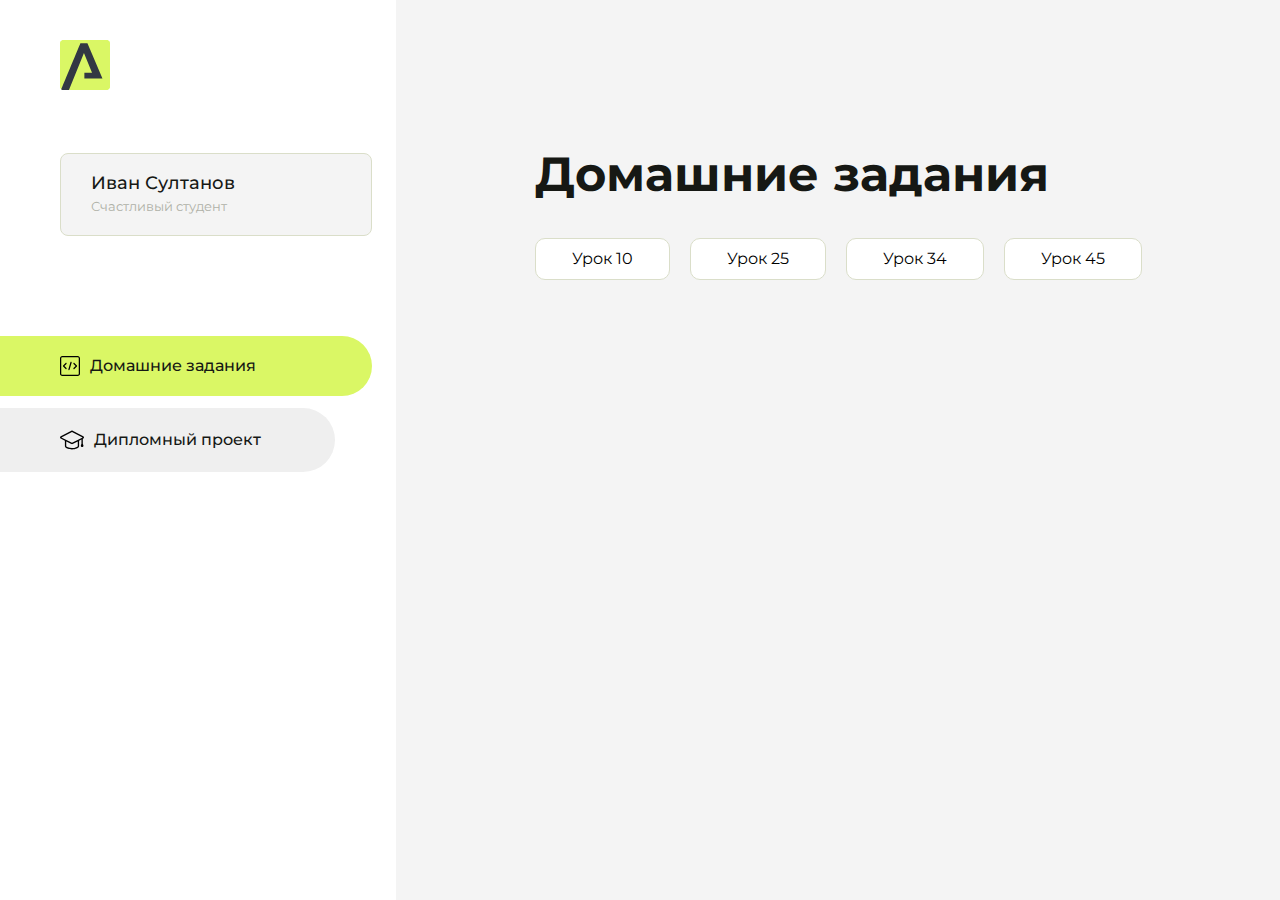
==== index.html @ 08dd60eb "Update index.html" ====
<!DOCTYPE html>
<html lang="en">
<head>
    <meta charset="UTF-8">
    <meta name="viewport" content="width=device-width, initial-scale=1.0">
    <title>Домашняя работа</title>
    <link rel="shortcut icon" href="src/logo.ico" type="image/x-icon">
    <link rel="preconnect" href="https://fonts.googleapis.com">
    <link rel="preconnect" href="https://fonts.gstatic.com" crossorigin>
    <link href="https://fonts.googleapis.com/css2?family=Montserrat:wght@400;500;700&family=Rubik:wght@500&display=swap"
          rel="stylesheet">
    <link rel="stylesheet" href="src/style.css">
</head>
<body id="body">
<div class="overlay" id="overlay"></div>
<div class="layout">
    <div class="burger" id="burger">
        <svg viewBox="0 0 24 24" fill="none" xmlns="http://www.w3.org/2000/svg">
            <g id="SVGRepo_bgCarrier" stroke-width="0"></g>
            <g id="SVGRepo_tracerCarrier" stroke-linecap="round" stroke-linejoin="round"></g>
            <g id="SVGRepo_iconCarrier">
                <path d="M4 18L20 18" stroke="#DAF765" stroke-width="2" stroke-linecap="round"></path>
                <path d="M4 12L20 12" stroke="#DAF765" stroke-width="2" stroke-linecap="round"></path>
                <path d="M4 6L20 6" stroke="#DAF765" stroke-width="2" stroke-linecap="round"></path>
            </g>
        </svg>
    </div>
    <aside class="sidebar" id="sidebar">
        <div class="sidebar__inner">
            <div class="logo">
                <svg width="50" height="50" viewBox="0 0 50 50" fill="none" xmlns="http://www.w3.org/2000/svg">
                    <g clip-path="url(#clip0_513_74730)">
                        <path d="M46.17 -0.257004H3.83C1.57281 -0.257004 -0.257 1.57281 -0.257 3.83V46.17C-0.257 48.4272 1.57281 50.257 3.83 50.257H46.17C48.4272 50.257 50.257 48.4272 50.257 46.17V3.83C50.257 1.57281 48.4272 -0.257004 46.17 -0.257004Z"
                              fill="#DAF765"/>
                        <path d="M24.375 38.4H42.461L27.441 3.1585H20.4355C20.4355 3.1585 6.7895 35.881 1.1945 49.294C2.015 50.0275 3.0945 50.257 3.6945 50.257H8.8445L23.954 13.07L32.0465 32.8285H24.375V38.4Z"
                              fill="#323843"/>
                    </g>
                    <defs>
                        <clipPath id="clip0_513_74730">
                            <rect width="50" height="50" fill="white"/>
                        </clipPath>
                    </defs>
                </svg>
            </div>
            <div class="sidebar__user">
                <div class="sidebar__name">Иван Султанов</div>
                <div class="sidebar__text">Счастливый студент</div>
            </div>
            <div class="sidebar__tabs">
                <div class="sidebar__item">
                    <button class="sidebar__button active" id="tasks">
                        <svg xmlns="http://www.w3.org/2000/svg" width="20" height="20" viewBox="0 0 20 20" fill="none">
                            <g clip-path="url(#clip0_704_74543)">
                                <path d="M17.7083 20H2.29167C1.0275 20 0 18.9725 0 17.7083V2.29167C0 1.0275 1.0275 0 2.29167 0H17.7083C18.9725 0 20 1.0275 20 2.29167V17.7083C20 18.9725 18.9725 20 17.7083 20ZM2.29167 1.25C1.7175 1.25 1.25 1.7175 1.25 2.29167V17.7083C1.25 18.2825 1.7175 18.75 2.29167 18.75H17.7083C18.2825 18.75 18.75 18.2825 18.75 17.7083V2.29167C18.75 1.7175 18.2825 1.25 17.7083 1.25H2.29167Z"
                                      fill="black"/>
                                <path d="M6.04167 13.125C5.88167 13.125 5.72167 13.0642 5.6 12.9417L3.1 10.4417C2.85583 10.1975 2.85583 9.80167 3.1 9.5575L5.6 7.0575C5.84417 6.81333 6.24 6.81333 6.48417 7.0575C6.72833 7.30167 6.72833 7.6975 6.48417 7.94167L4.42583 10L6.48417 12.0583C6.72833 12.3025 6.72833 12.6983 6.48417 12.9425C6.36167 13.0642 6.20167 13.125 6.04167 13.125Z"
                                      fill="black"/>
                                <path d="M8.95833 14.1667C8.9 14.1667 8.84 14.1583 8.78167 14.1417C8.45083 14.0442 8.26083 13.6967 8.35833 13.3658L10.4417 6.28251C10.5392 5.95084 10.8892 5.76417 11.2175 5.85917C11.5483 5.95667 11.7383 6.30417 11.6408 6.63501L9.5575 13.7183C9.47833 13.9908 9.22833 14.1667 8.95833 14.1667Z"
                                      fill="black"/>
                                <path d="M13.9583 13.125C13.7983 13.125 13.6383 13.0642 13.5167 12.9417C13.2725 12.6975 13.2725 12.3017 13.5167 12.0575L15.575 9.99916L13.5167 7.94083C13.2725 7.69666 13.2725 7.30083 13.5167 7.05666C13.7608 6.81249 14.1567 6.81249 14.4008 7.05666L16.9008 9.55666C17.145 9.80083 17.145 10.1967 16.9008 10.4408L14.4008 12.9408C14.2783 13.0642 14.1183 13.125 13.9583 13.125Z"
                                      fill="black"/>
                            </g>
                            <defs>
                                <clipPath id="clip0_704_74543">
                                    <rect width="20" height="20" fill="white"/>
                                </clipPath>
                            </defs>
                        </svg>
                        <span>Домашние задания</span></button>
                </div>
                <div class="sidebar__item">
                    <button class="sidebar__button" id="diplom">
                        <svg xmlns="http://www.w3.org/2000/svg" width="24" height="24" viewBox="0 0 24 24" fill="none">
                            <g clip-path="url(#clip0_704_74553)">
                                <path d="M23.2628 10.5971C23.7176 10.365 24 9.90375 24 9.39337C24 8.883 23.7176 8.42175 23.2628 8.18962L12.6135 2.75362C12.2291 2.55824 11.7705 2.55787 11.3854 2.75399L0.736875 8.19C0.282375 8.42175 0 8.883 0 9.39337C0 9.90375 0.282375 10.365 0.736875 10.5971L4.89038 12.7177V18.2074C4.89038 19.8154 8.412 21.393 12 21.393C15.5884 21.393 19.1096 19.815 19.1096 18.2074V12.7174L21.4609 11.517V15.8017L20.901 17.2305C20.7409 17.6389 20.7934 18.0994 21.0405 18.4616C21.2876 18.8246 21.6979 19.041 22.1366 19.041C22.5754 19.041 22.9852 18.8246 23.2324 18.462C23.4795 18.099 23.532 17.6385 23.3719 17.2301L22.8124 15.8021V10.827L23.2628 10.5971ZM17.7623 18.1721C17.6198 18.6375 15.3491 20.0419 12 20.0419C8.65088 20.0419 6.38025 18.6375 6.2415 18.2074V12.3037L6.23887 12.3019C6.23812 12.057 6.1065 11.8207 5.87325 11.7019L1.3515 9.39337L12 3.95737L22.6489 9.39337L12 14.8294L5.87325 11.7019C5.54063 11.5331 4.6695 11.6674 4.5 12C4.33012 12.3322 4.55813 12.5479 4.89038 12.7177L11.3857 16.0331C11.5781 16.1314 11.7889 16.1805 12 16.1805C12.2107 16.1805 12.4222 16.1314 12.6146 16.0331L17.7593 13.407L17.7623 18.1721Z"
                                      fill="black"/>
                            </g>
                            <defs>
                                <clipPath id="clip0_704_74553">
                                    <rect width="24" height="24" fill="white"/>
                                </clipPath>
                            </defs>
                        </svg>
                        <span>Дипломный проект</span></button>
                </div>
            </div>
        </div>

    </aside>
    <div class="content">
        <div class="container">
            <div class="content__block" id="tasksBlock">
                <div class="content__title">Домашние задания</div>
                <ul class="content__list">
                    <li class="content__list-item">
                        <a href="homework-1/index.html">Урок 10</a>
                    </li>
                    <li class="content__list-item">
                        <a href="homework-2/index.html">Урок 25</a>
                    </li>
                    <li class="content__list-item">
                        <a href="homework-3/index.html">Урок 34</a>
                    </li>
                    <li class="content__list-item">
                        <a href="homework-4/index.html">Урок 45</a>
                    </li>
                </ul>
            </div>
            <div class="content__block hidden" id="diplomBlock">
                <div class="content__title">Дипломный проект</div>
                <div class="content__list-diplom">
                    <a href="ПАПКА-С-НОМЕРОМ-УРОКА">Ссылка на ДЗ</a>
                </div>
                <div class="content__decor">
                    <div class="content__decor-text">Давай проверим, чему ты научился!</div>
                    <div class="content__decor-img">
                        <img src="src/decor.png" alt="decor">
                    </div>
                </div>
            </div>
        </div>
    </div>
</div>
<script src="src/index.js"></script>
</body>
</html>
---- src/style.css ----
*{padding: 0;margin: 0;border: 0;}
*,*:before,*:after{-webkit-box-sizing: border-box;box-sizing: border-box;}
:focus,:active{outline: none;}
a:focus,a:active{outline: none;}
nav,footer,header,aside{display: block;}
html,body{
    height:100%;width:100%;
    font-size:100%;line-height:1;-ms-text-size-adjust:100%;-moz-text-size-adjust:100%;-webkit-text-size-adjust:100%;}
input,button,textarea{font-family:inherit;}
input::-ms-clear{display: none;}
button{cursor: pointer;}
button::-moz-focus-inner{padding:0;border:0;}
a,a:visited{text-decoration: none;}
a:hover{text-decoration: none;}
ul li{list-style: none;}
img{vertical-align: top;}
h1,h2,h3,h4,h5,h6{font-size:inherit;font-weight: inherit;}
a{color:inherit;}



body {
    font-family: "Montserrat",SansSerif;
    color: black;
}

body.overflow {
    overflow: hidden;
}



.layout {
    display: -webkit-box;
    display: -ms-flexbox;
    display: flex;
    min-height: 100vh;
}

.sidebar {
    padding: 40px 24px 40px 0;
    -ms-flex-negative: 0;
    flex-shrink: 0;
    background-color: white;
}



.content {
    -webkit-box-flex: 1;
    -ms-flex-positive: 1;
    flex-grow: 1;
    background-color: #F4F4F4;
}

.container {
    display: -webkit-box;
    display: -ms-flexbox;
    display: flex;
    -webkit-box-orient: vertical;
    -webkit-box-direction: normal;
    -ms-flex-direction: column;
    flex-direction: column;
    -webkit-box-pack: center;
    -ms-flex-pack: center;
    justify-content: center;
    -webkit-box-align: center;
    -ms-flex-align: center;
    align-items: center;
    padding: 150px 60px 80px 60px;
}


.logo {
    margin-left: 60px;
    margin-bottom: 60px;
}

.sidebar__user {
    background-color: #F4F4F4;
    padding: 20px 30px;
    margin-left: 60px;
    margin-bottom: 100px;
    border-radius: 8px;
    border: 1px solid #DADEC9;
}

.sidebar__name {
    color:#161814;
    font-size: 18px;
    font-weight: 500;
    margin-bottom: 6px;
}

.sidebar__text {
    color: #AFB1A7;
    font-size: 13px;
    font-weight: 400;
    line-height: 130%; /* 16.9px */
}

.sidebar__item {
    width: 372px;
}

.sidebar__button {
    display: -webkit-box;
    display: -ms-flexbox;
    display: flex;
    -webkit-box-align: center;
    -ms-flex-align: center;
    align-items: center;
    gap: 10px;
    padding: 20px 60px;
    margin-bottom: 12px;
    border-radius: 0px 100px 100px 0px;
    -webkit-transition: all .5s;
    -o-transition: all .5s;
    transition: all .5s;
    cursor: pointer;
    width: 90%;
    color:#161814;
    font-size: 16px;
    font-weight: 500;
}

.sidebar__button.active , .sidebar__button:hover {
    width: 100%;
    background-color: #DAF765;
}


.content__title {
    color: #161814;
    font-size: 48px;
    font-weight: 700;
    margin-bottom: 40px;
}

.content__list {
    display: -webkit-box;
    display: -ms-flexbox;
    display: flex;
    -webkit-box-align: center;
    -ms-flex-align: center;
    align-items: center;
    -ms-flex-wrap: wrap;
    flex-wrap: wrap;
    gap: 20px;
}



.content__list-item  {
    cursor: pointer;
    padding: 12px 18px;
    background-color: #fff;
    border-radius: 10px;
    border: 1px solid #DADEC9;
    -webkit-transition: all .3s;
    -o-transition: all .3s;
    transition: all .3s;
}

.content__list-item:hover,.content__list-diplom:hover {
    background-color: #AFB1A7;
}

li a {
    padding: 12px 18px;

}


.content__list-diplom {
    -webkit-transition: all .3s;
    -o-transition: all .3s;
    transition: all .3s;
    display: inline-block;
    padding: 12px 18px;
    background-color: #fff;
    border-radius: 10px;
    border: 1px solid #DADEC9;
}

.content__decor {
    display: -webkit-box;
    display: -ms-flexbox;
    display: flex;
    -webkit-box-align: center;
    -ms-flex-align: center;
    align-items: center;
}

.content__decor-text {
    color:#BEDD44;
    font-size: 36px;
    font-weight: 700;
    line-height: 110%; /* 39.6px */
}

.content__block {
    max-width: 1200px;
}

.content__block.hidden {
    display: none;
}

.content__decor-img img{
    width: 100%;
}

.burger {
    display: none;
    padding: 5px;
    position: fixed;
    top: 3%;
    right: 7%;
    width: 40px;
    height: 40px;
    background-color: #161814;
    border-radius: 50%;
    z-index: 10;
    border: 1px solid #DAF765;
}

@media (max-width: 768px) {
    .burger {
        display: block;
    }

    .sidebar {
        -webkit-transition: all .3s;
        -o-transition: all .3s;
        transition: all .3s;
        -webkit-transform: translateX(-100%);
        -ms-transform: translateX(-100%);
        transform: translateX(-100%);
        position: fixed;
        top: 0;
        left: 0;
        bottom: 0;
        z-index: 5;
    }

    .sidebar.show {
        -webkit-transform: translateX(0%);
        -ms-transform: translateX(0%);
        transform: translateX(0%);
    }

    .overlay {
        opacity: 0;
        pointer-events: none;
        -webkit-transition: all .3s;
        -o-transition: all .3s;
        transition: all .3s;
        position: absolute;
        top: 0;
        right: 0;
        left: 0;
        bottom: 0;
        z-index: 3;
        background-color: #000000e0;
    }

    .overlay.show {
        opacity: 1;
        pointer-events: all;
    }

    .container {
        padding: 40px 20px;
        min-height: 100%;
    }

    .content__decor {
        margin-top: 20px;
        -webkit-box-orient: vertical;
        -webkit-box-direction: normal;
        -ms-flex-direction: column;
        flex-direction: column;
    }
}

@media (max-width: 400px) {
    .sidebar__user {
        margin-left: 0;
    }
}
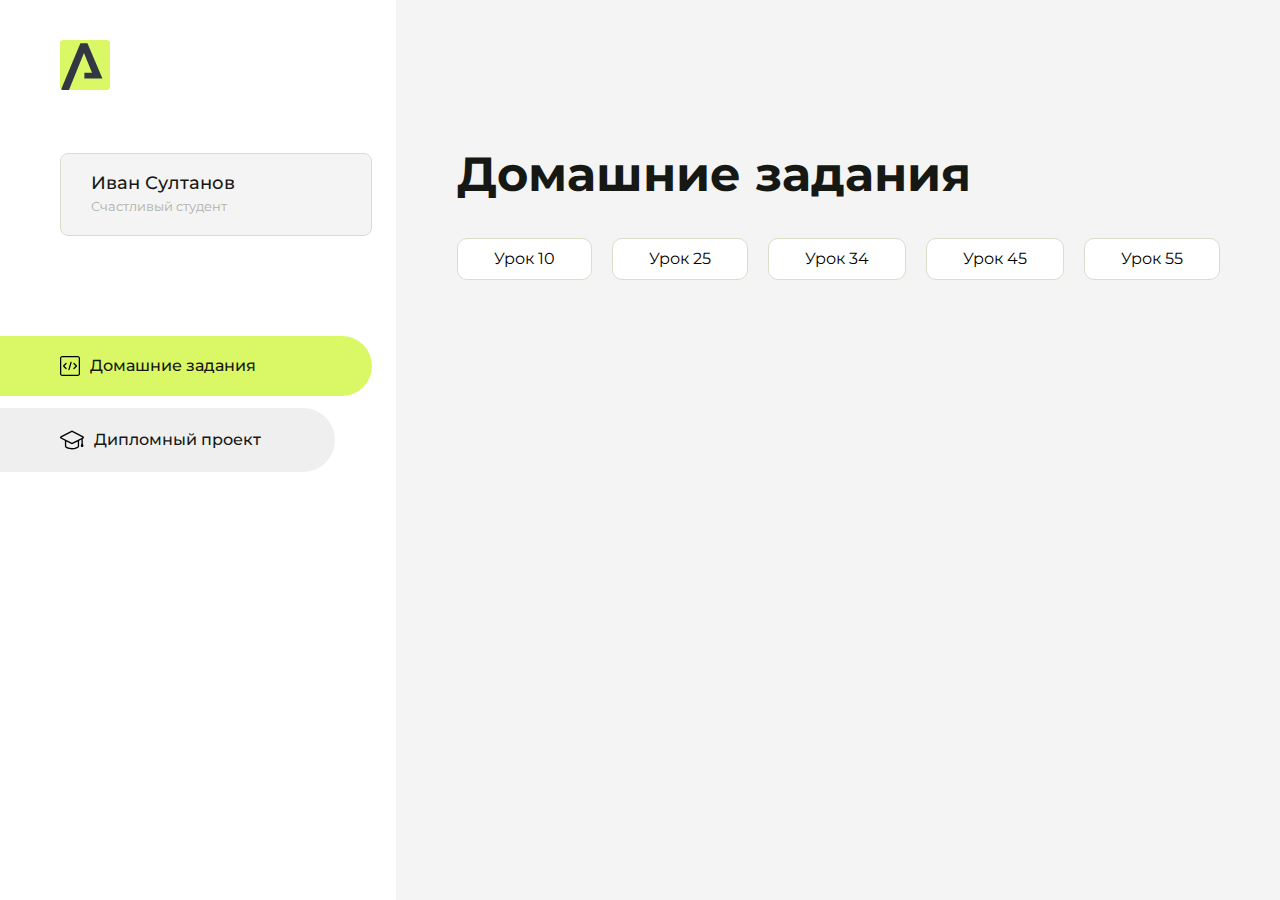
==== commit 62dff9ec: "Update index.html" ====
--- a/index.html
+++ b/index.html
@@ -104,6 +104,9 @@
                     <li class="content__list-item">
                         <a href="homework-4/index.html">Урок 45</a>
                     </li>
+                    <li class="content__list-item">
+                        <a href="homework-5/index.html">Урок 55</a>
+                    </li>
                 </ul>
             </div>
             <div class="content__block hidden" id="diplomBlock">
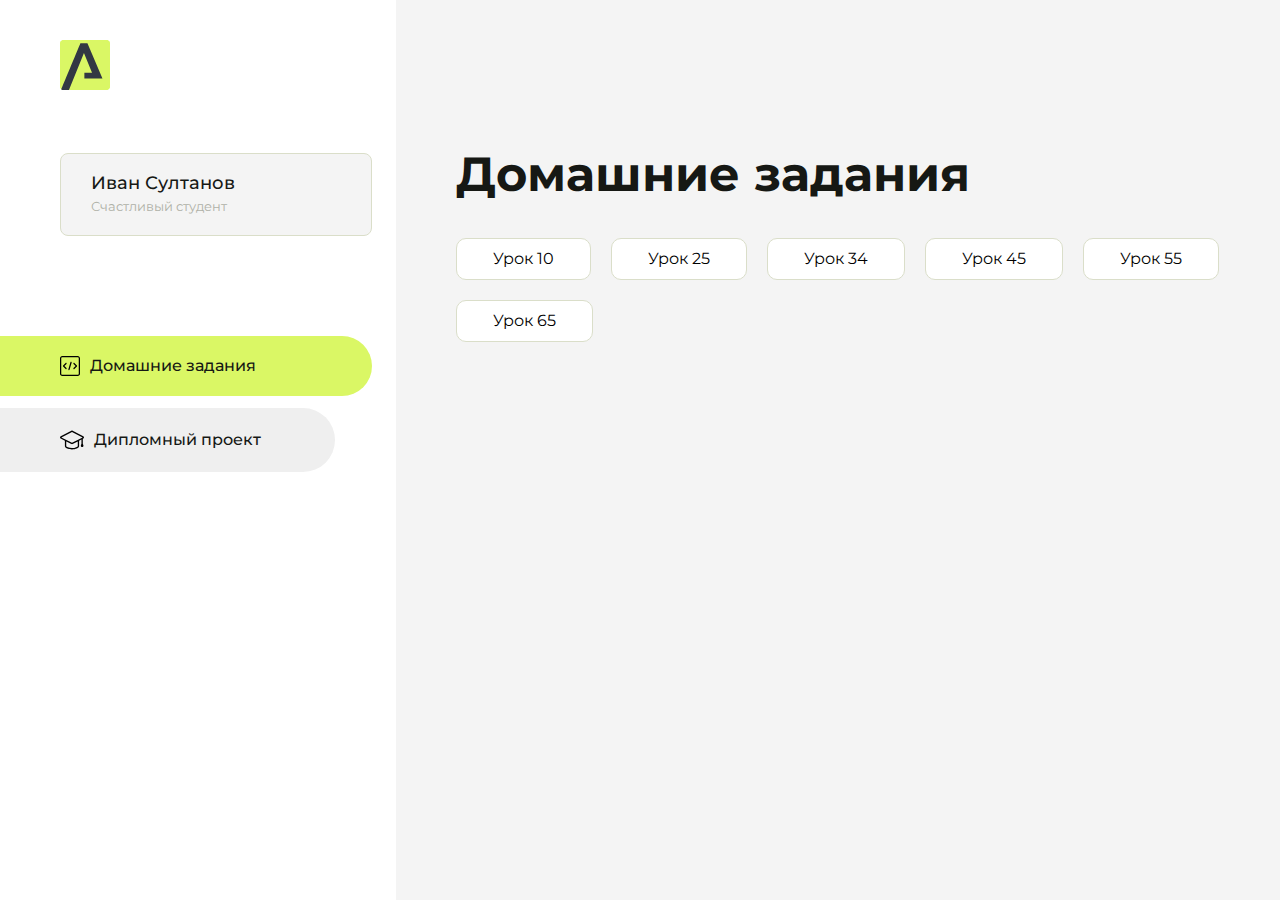
==== commit 422a0c45: "Update index.html" ====
--- a/index.html
+++ b/index.html
@@ -107,6 +107,9 @@
                     <li class="content__list-item">
                         <a href="homework-5/index.html">Урок 55</a>
                     </li>
+                    <li class="content__list-item">
+                        <a href="homework-6/index.html">Урок 65</a>
+                    </li>
                 </ul>
             </div>
             <div class="content__block hidden" id="diplomBlock">
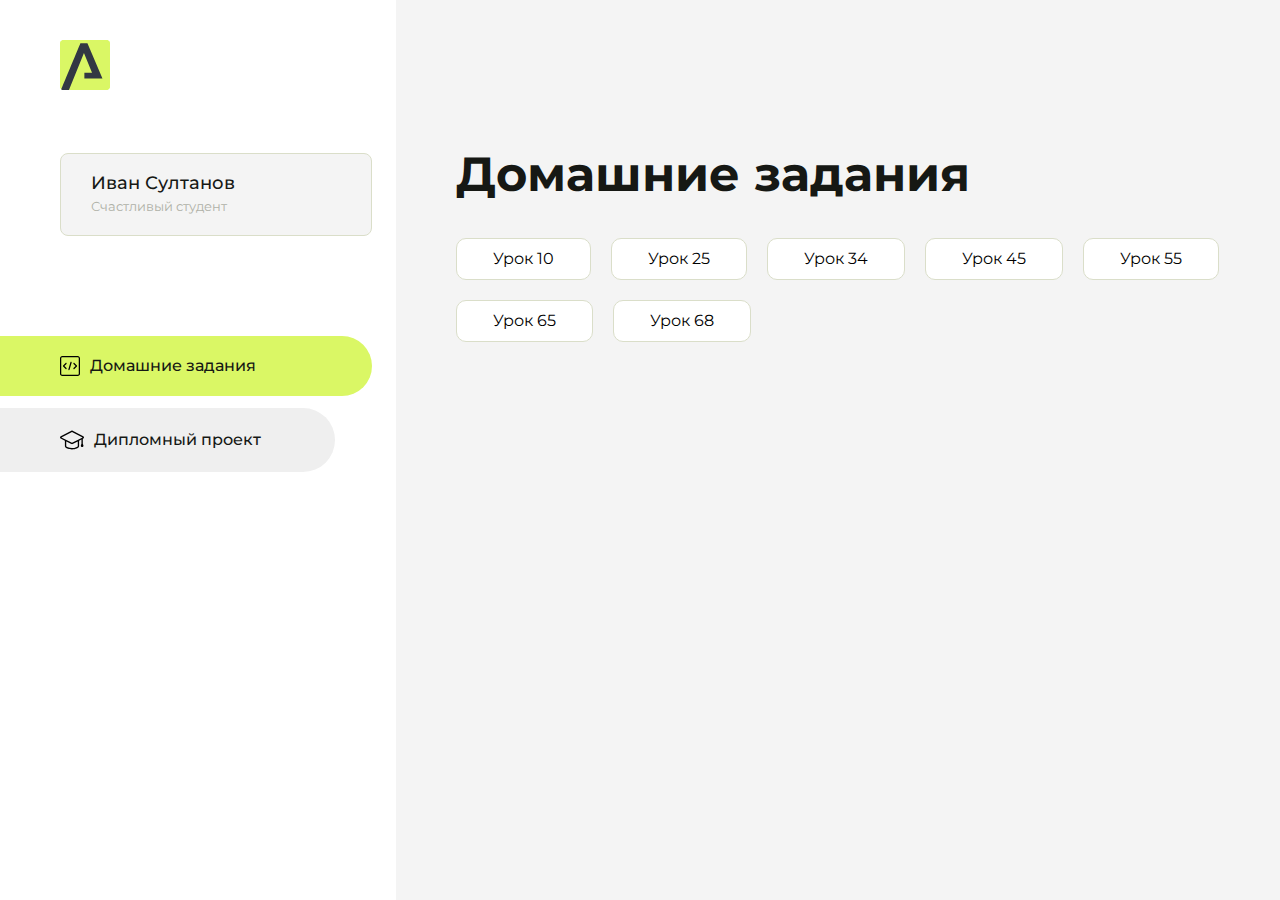
==== commit 68ad69b4: "Update index.html" ====
--- a/index.html
+++ b/index.html
@@ -110,6 +110,9 @@
                     <li class="content__list-item">
                         <a href="homework-6/index.html">Урок 65</a>
                     </li>
+                    <li class="content__list-item">
+                        <a href="homework-7/index.html">Урок 68</a>
+                    </li>
                 </ul>
             </div>
             <div class="content__block hidden" id="diplomBlock">
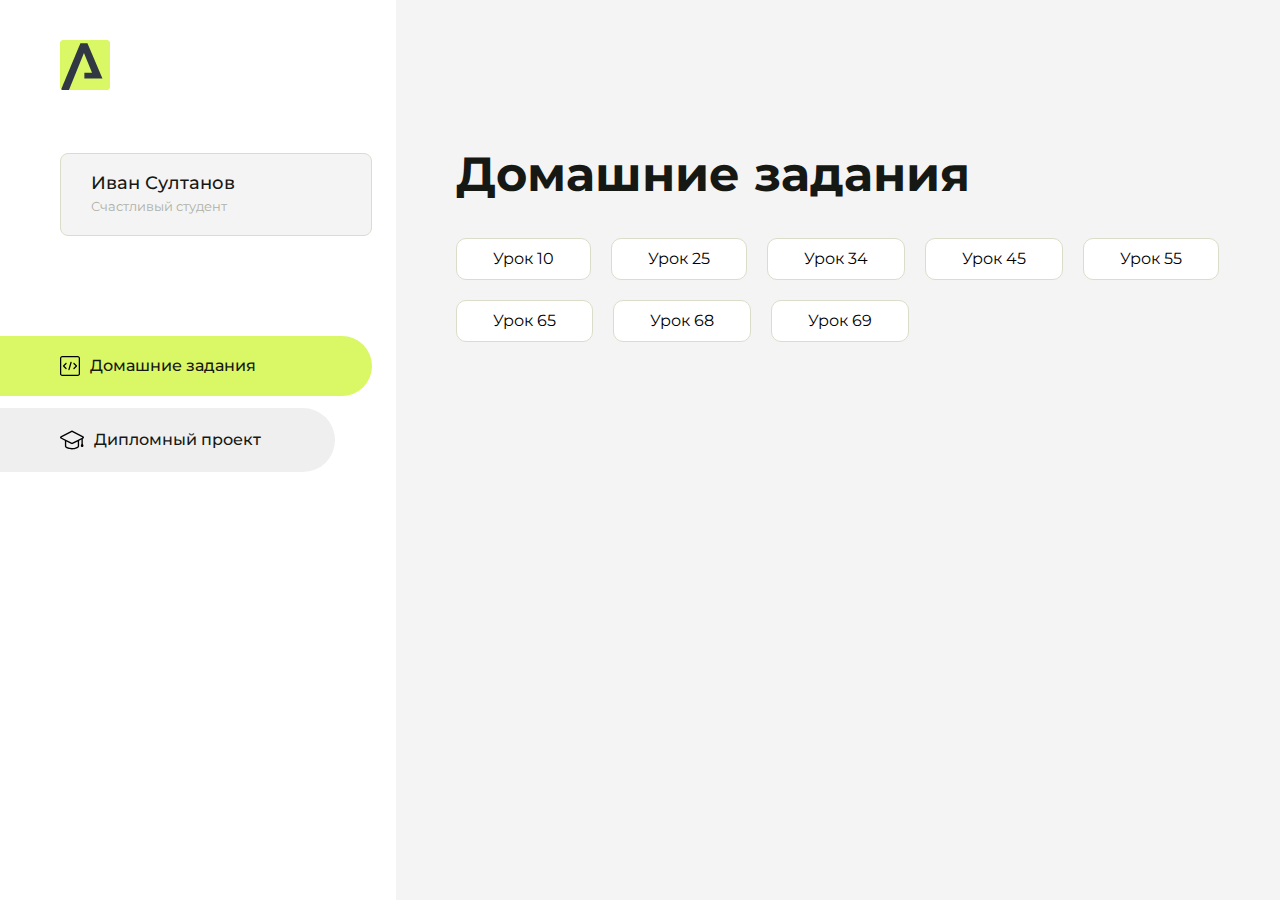
==== commit 6a2c2902: "Update index.html" ====
--- a/index.html
+++ b/index.html
@@ -113,6 +113,9 @@
                     <li class="content__list-item">
                         <a href="homework-7/index.html">Урок 68</a>
                     </li>
+                    <li class="content__list-item">
+                        <a href="homework-8/index.html">Урок 69</a>
+                    </li>
                 </ul>
             </div>
             <div class="content__block hidden" id="diplomBlock">
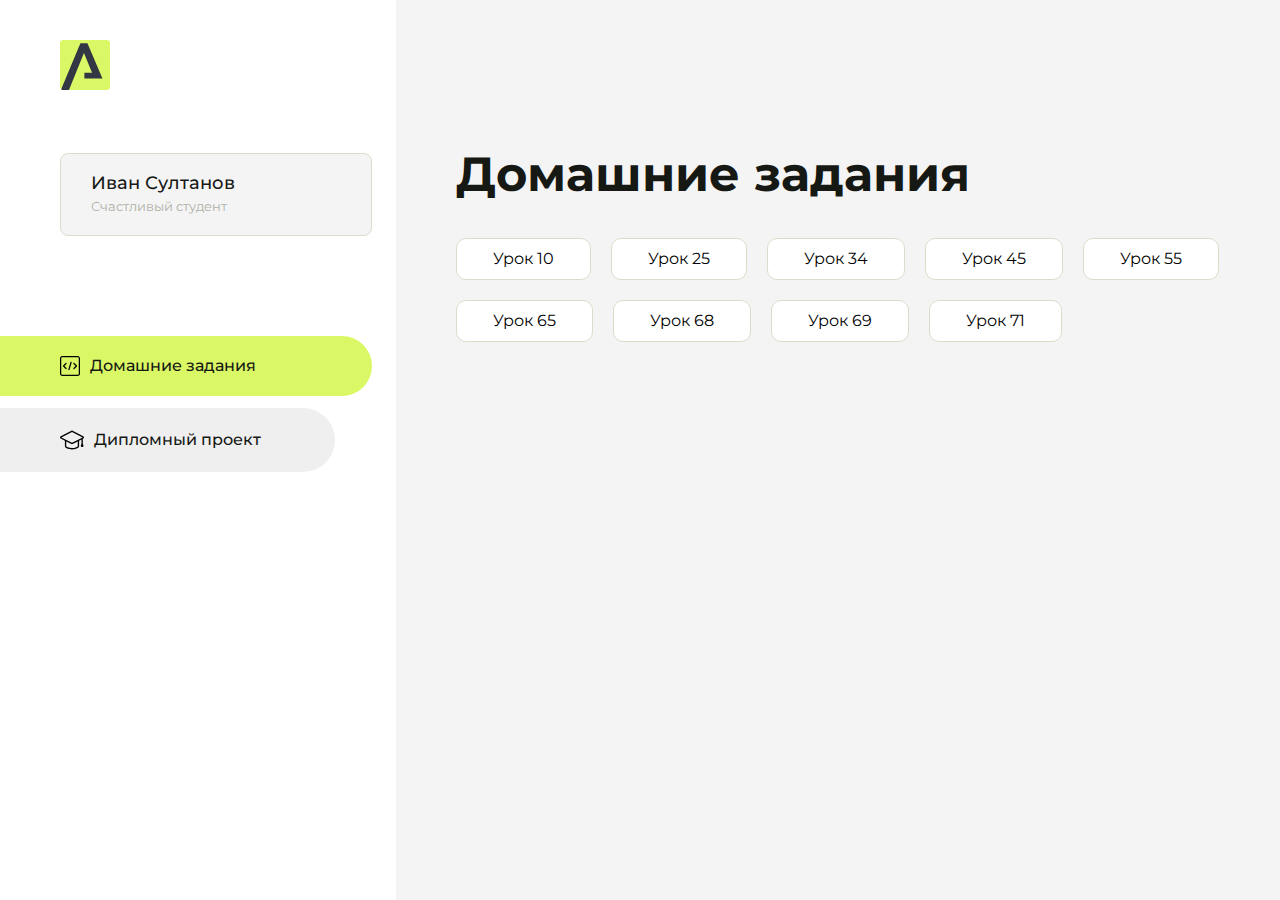
==== commit 41d41863: "Update index.html" ====
--- a/index.html
+++ b/index.html
@@ -116,6 +116,9 @@
                     <li class="content__list-item">
                         <a href="homework-8/index.html">Урок 69</a>
                     </li>
+                     <li class="content__list-item">
+                        <a href="homework-9/index.html">Урок 71</a>
+                    </li>
                 </ul>
             </div>
             <div class="content__block hidden" id="diplomBlock">
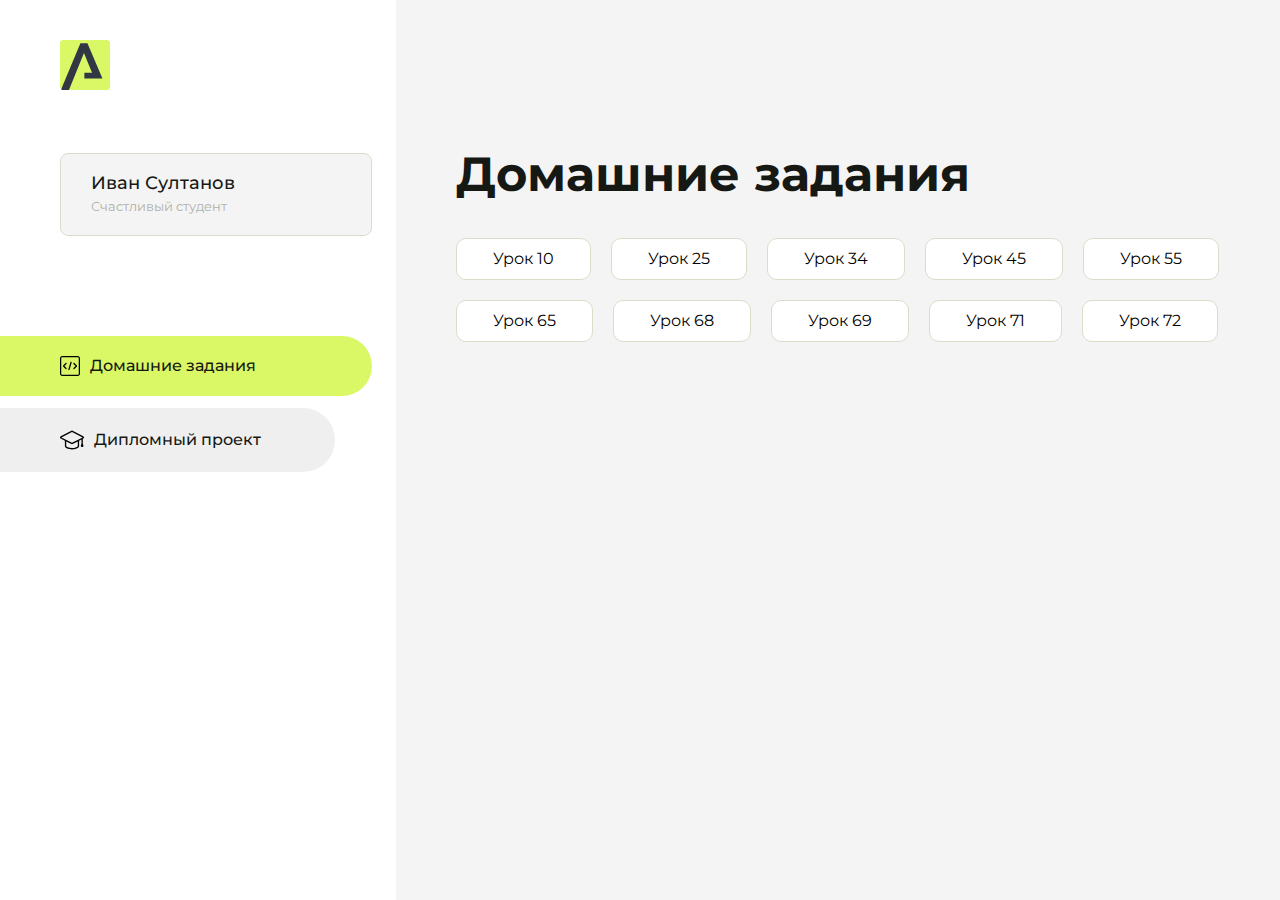
==== commit 1a70a6dd: "Update index.html" ====
--- a/index.html
+++ b/index.html
@@ -119,6 +119,9 @@
                      <li class="content__list-item">
                         <a href="homework-9/index.html">Урок 71</a>
                     </li>
+                    <li class="content__list-item">
+                        <a href="homework-10/index.html">Урок 72</a>
+                    </li>
                 </ul>
             </div>
             <div class="content__block hidden" id="diplomBlock">
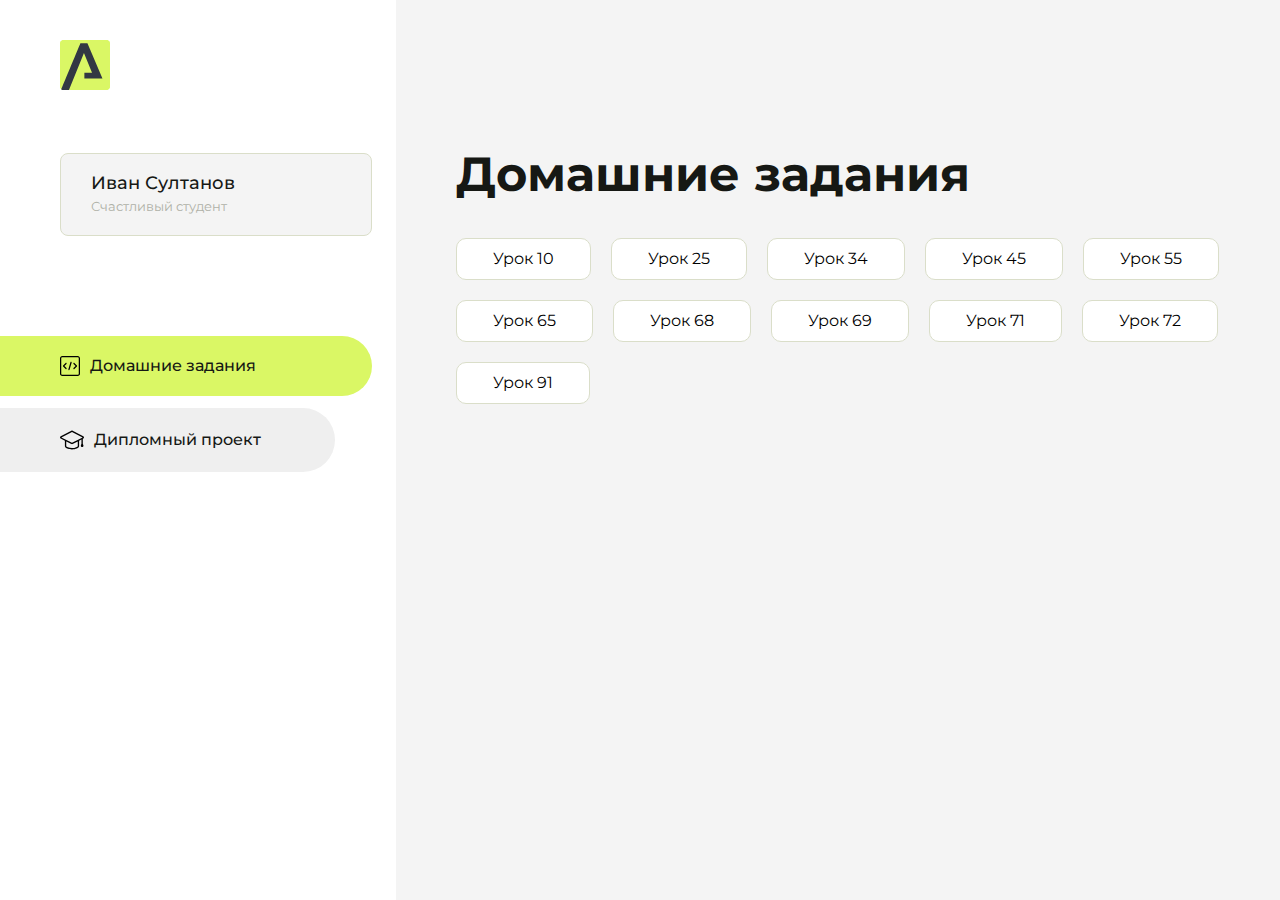
==== commit 6a284c0b: "Update index.html" ====
--- a/index.html
+++ b/index.html
@@ -122,6 +122,9 @@
                     <li class="content__list-item">
                         <a href="homework-10/index.html">Урок 72</a>
                     </li>
+                    <li class="content__list-item">
+                        <a href="homework-11/index.html">Урок 91</a>
+                    </li>
                 </ul>
             </div>
             <div class="content__block hidden" id="diplomBlock">
